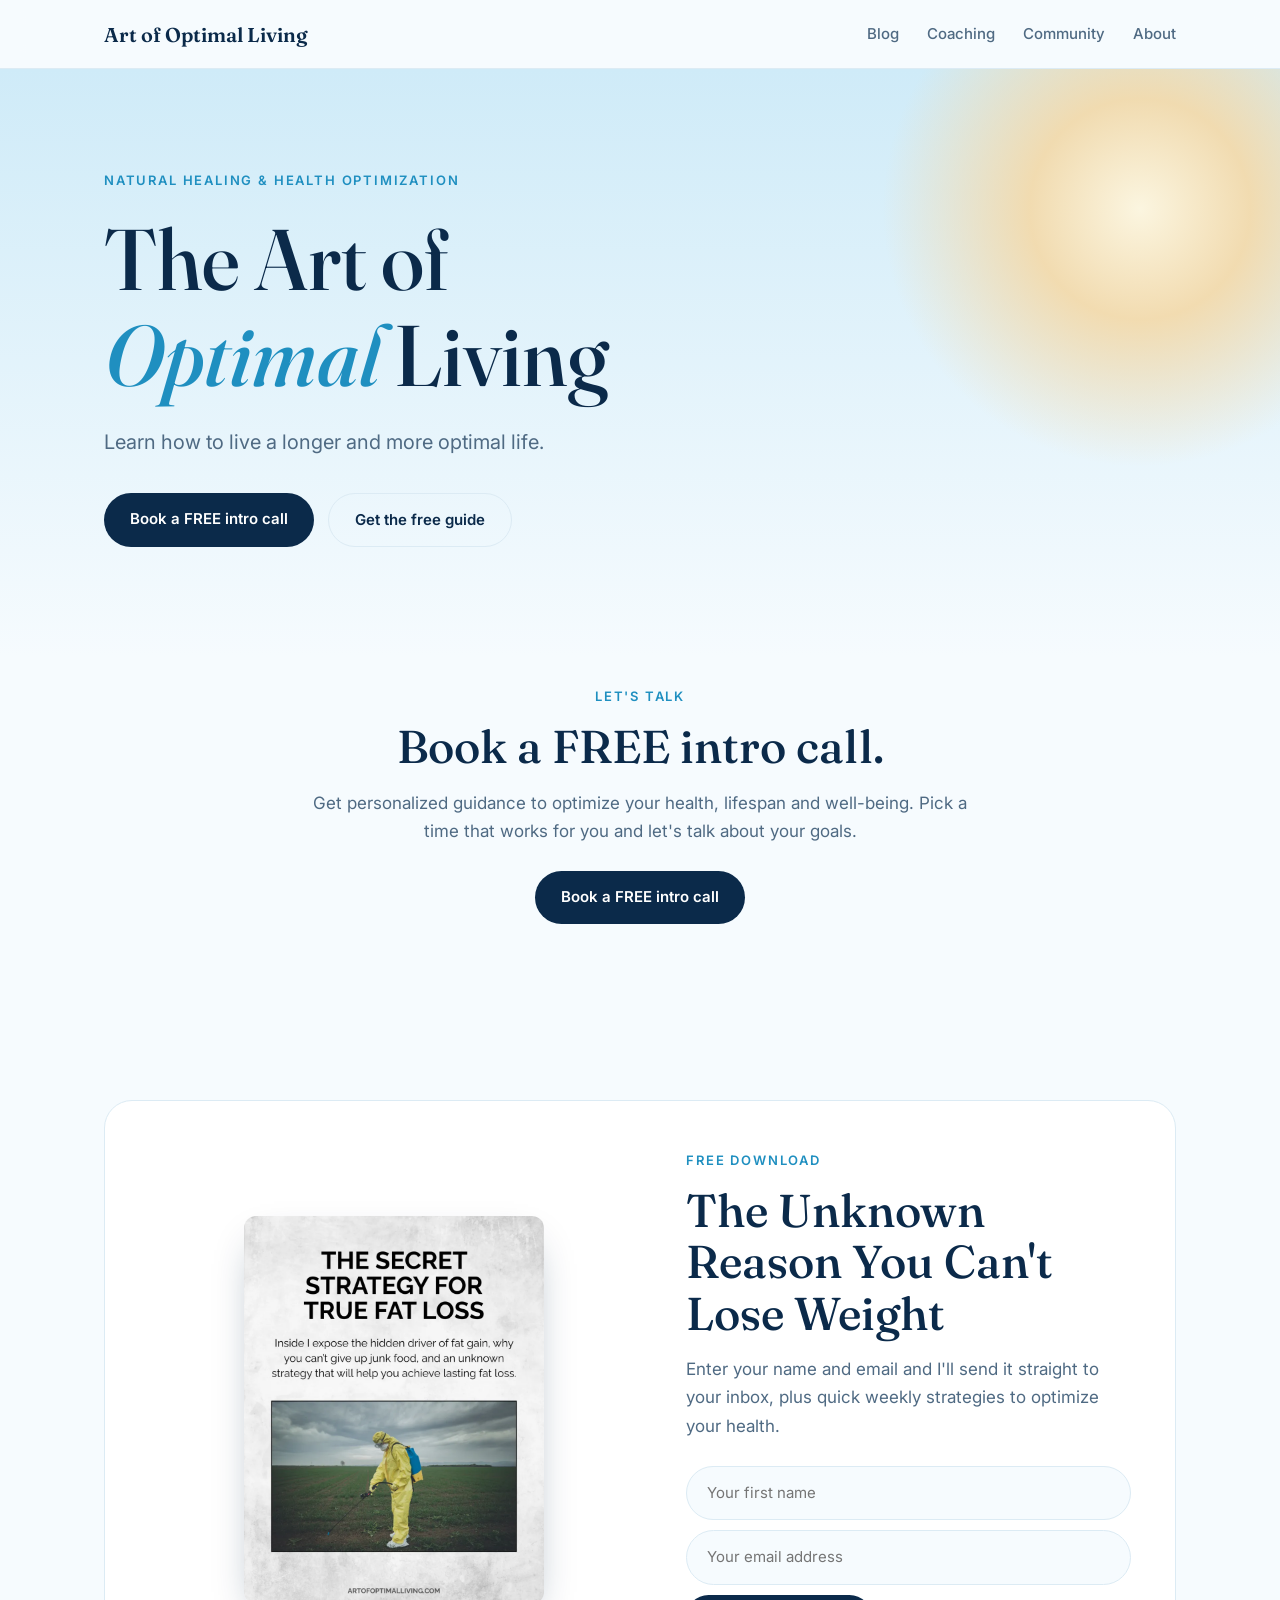
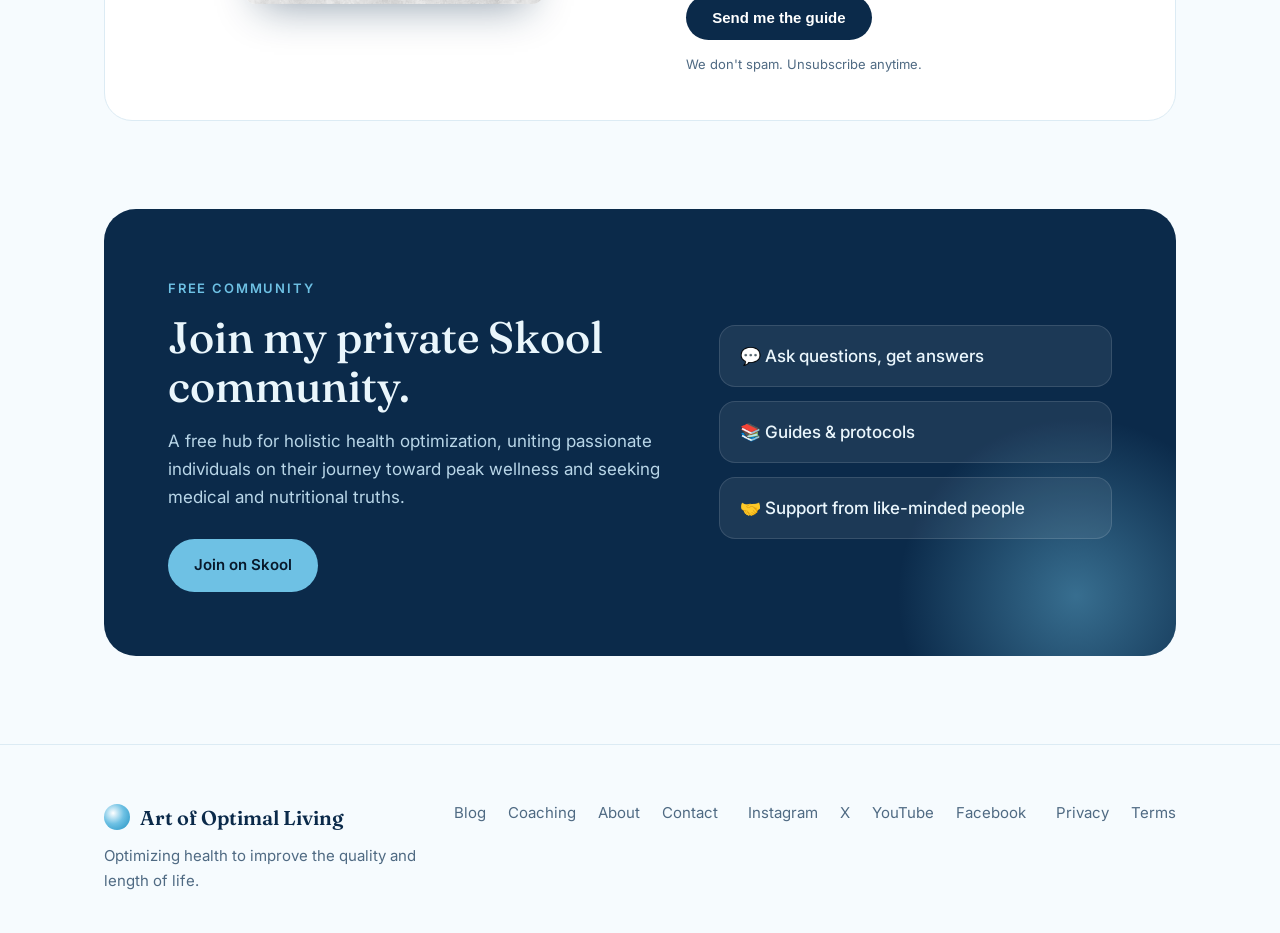
==== index.html @ 01f7bd67 "Add files via upload" ====
<!DOCTYPE html>
<html lang="en">
<head>
<meta charset="utf-8">
<meta name="viewport" content="width=device-width, initial-scale=1, viewport-fit=cover">
<title>The Art of Optimal Living</title>
<meta name="description" content="Learn how to live a longer and more optimal life.">
<meta name="theme-color" content="#F6FBFE" media="(prefers-color-scheme: light)">
<meta name="theme-color" content="#08192B" media="(prefers-color-scheme: dark)">
<link rel="canonical" href="https://artofoptimalliving.com/">
<link rel="icon" href="/favicon.svg" type="image/svg+xml">
<link rel="manifest" href="/site.webmanifest">
<meta property="og:type" content="website">
<meta property="og:site_name" content="The Art of Optimal Living">
<meta property="og:title" content="The Art of Optimal Living">
<meta property="og:description" content="Learn how to live a longer and more optimal life.">
<meta property="og:url" content="https://artofoptimalliving.com/">
<meta property="og:image" content="https://artofoptimalliving.com/images/social-card.webp">
<meta property="og:image:width" content="1200">
<meta property="og:image:height" content="630">
<meta property="og:image:alt" content="The Art of Optimal Living">
<meta name="twitter:card" content="summary_large_image">
<meta name="twitter:title" content="The Art of Optimal Living">
<meta name="twitter:description" content="Learn how to live a longer and more optimal life.">
<meta name="twitter:image" content="https://artofoptimalliving.com/images/social-card.webp">
<link rel="preconnect" href="https://fonts.googleapis.com">
<link rel="preconnect" href="https://fonts.gstatic.com" crossorigin>
<link href="https://fonts.googleapis.com/css2?family=Fraunces:opsz,wght@9..144,500;9..144,600&amp;family=Inter:wght@400;500;600&amp;display=swap" rel="stylesheet">
<script type="application/ld+json">
{
  "@context": "https://schema.org",
  "@type": "WebSite",
  "name": "The Art of Optimal Living",
  "url": "https://artofoptimalliving.com/",
  "description": "Learn how to live a longer and more optimal life."
}
</script>
<style>
:root{
  --bg:#F6FBFE; --surface:#FFFFFF; --ink:#0B2A4A; --muted:#4F6A83; --line:#DCEBF4;
  --sky:#6EC1E4; --sky-deep:#1F8FC0; --navy:#0B2A4A; --sand:#F4D9A8; --on-navy:#EAF6FC;
  --btn-bg:#0B2A4A; --btn-ink:#FFFFFF;
  box-sizing:border-box; padding-top:env(safe-area-inset-top,0px); padding-bottom:env(safe-area-inset-bottom,0px);
}
@media (prefers-color-scheme:dark){
  :root:not([data-theme="light"]){
    --bg:#08192B; --surface:#0F2540; --ink:#EAF6FC; --muted:#9DB8CC; --line:#1B3857;
    --sky-deep:#6EC1E4; --navy:#0F2540; --btn-bg:#6EC1E4; --btn-ink:#08192B;
  }
}
:root[data-theme="dark"]{
  --bg:#08192B; --surface:#0F2540; --ink:#EAF6FC; --muted:#9DB8CC; --line:#1B3857;
  --sky-deep:#6EC1E4; --navy:#0F2540; --btn-bg:#6EC1E4; --btn-ink:#08192B;
}
html{scroll-behavior:smooth;scroll-padding-top:env(safe-area-inset-top,0px)}
*{box-sizing:border-box}
body{margin:0;background:var(--bg);color:var(--ink);font:400 17px/1.65 Inter,system-ui,sans-serif}
h1,h2,h3{font-family:Fraunces,Georgia,serif;font-weight:500;line-height:1.12;margin:0}
a{color:inherit;text-decoration:none}
.skip-link{position:fixed;left:16px;top:16px;z-index:100;background:var(--btn-bg);color:var(--btn-ink);padding:10px 16px;border-radius:8px;transform:translateY(-200%)}
.skip-link:focus{transform:translateY(0)}
:focus-visible{outline:3px solid var(--sky-deep);outline-offset:3px}
.wrap{max-width:1120px;margin:0 auto;padding:0 24px}
.eyebrow{font-size:13px;font-weight:600;letter-spacing:.14em;text-transform:uppercase;color:var(--sky-deep)}
.btn{display:inline-block;background:var(--btn-bg);color:var(--btn-ink);padding:14px 26px;border-radius:999px;font-weight:600;font-size:15px;transition:transform .2s}
.btn:hover{transform:translateY(-2px)}
.btn.ghost{background:transparent;color:var(--ink);border:1.5px solid var(--line)}
nav{position:sticky;top:env(safe-area-inset-top,0px);z-index:10;background:color-mix(in srgb,var(--bg) 88%,transparent);backdrop-filter:blur(12px);border-bottom:1px solid var(--line)}
nav .wrap{display:flex;align-items:center;justify-content:space-between;height:68px}
.logo{font-family:Fraunces,serif;font-size:20px;font-weight:600;display:flex;align-items:center;gap:10px}
.logo i{width:26px;height:26px;border-radius:50%;background:radial-gradient(circle at 35% 35%,#fff,var(--sky) 45%,var(--sky-deep))}
.links{display:flex;gap:28px;font-size:15px;font-weight:500;color:var(--muted);align-items:center}
.links a:hover{color:var(--ink)}
.links .btn{padding:10px 20px;color:var(--btn-ink)}
.menu-toggle{display:none;border:1px solid var(--line);border-radius:999px;background:var(--surface);color:var(--ink);padding:9px 15px;font:600 14px Inter,system-ui,sans-serif;cursor:pointer}
@media(max-width:820px){
  nav .wrap{position:relative}
  .menu-toggle{display:inline-flex;align-items:center;gap:8px}
  .links{display:none;position:absolute;left:24px;right:24px;top:60px;flex-direction:column;align-items:stretch;gap:4px;padding:12px;background:var(--surface);border:1px solid var(--line);border-radius:18px;box-shadow:0 18px 40px -22px rgba(11,42,74,.45)}
  .links.open{display:flex}
  .links a{padding:10px 12px;border-radius:10px}
  .links a:hover{background:var(--bg)}
}
.hero{position:relative;overflow:hidden;padding:96px 0 110px;background:linear-gradient(180deg,#CFEBF8 0%,var(--bg) 100%)}
@media (prefers-color-scheme:dark){:root:not([data-theme="light"]) .hero{background:linear-gradient(180deg,#123556 0%,var(--bg) 100%)}}
:root[data-theme="dark"] .hero{background:linear-gradient(180deg,#123556 0%,var(--bg) 100%)}
.sun{position:absolute;right:-120px;top:-120px;width:520px;height:520px;border-radius:50%;background:radial-gradient(circle,#FFF6DD 0%,var(--sand) 30%,rgba(110,193,228,.0) 70%);opacity:.9}
.hero .wrap{position:relative}
.hero h1{font-size:clamp(44px,7vw,86px);max-width:12ch;margin:18px 0 22px}
.hero h1 em{font-style:italic;color:var(--sky-deep)}
.hero p{max-width:520px;color:var(--muted);font-size:20px;margin:0 0 34px}
.cta{display:flex;gap:14px;flex-wrap:wrap}
section{padding:88px 0}
.band{background:var(--navy);color:var(--on-navy);border-radius:32px;padding:64px;display:grid;grid-template-columns:1.3fr 1fr;gap:40px;align-items:center;position:relative;overflow:hidden}
.band::after{content:"";position:absolute;right:-80px;bottom:-120px;width:360px;height:360px;border-radius:50%;background:radial-gradient(circle,rgba(110,193,228,.45),transparent 70%)}
.band h2{font-size:clamp(30px,4vw,44px);margin:12px 0 16px}
.band p{color:#B9D6E8;margin:0 0 28px}
.band .eyebrow{color:var(--sky)}
.band .btn{background:var(--sky);color:#08192B}
.band ul{list-style:none;margin:0;padding:0;position:relative;z-index:1;display:grid;gap:14px}
.band li{background:rgba(255,255,255,.07);border:1px solid rgba(255,255,255,.12);padding:16px 20px;border-radius:16px;font-weight:500}
@media(max-width:800px){.band{grid-template-columns:1fr;padding:36px 26px}}
footer{padding:56px 0 40px;border-top:1px solid var(--line);color:var(--muted);font-size:15px}
footer .wrap{display:flex;justify-content:space-between;gap:30px;flex-wrap:wrap}
.fl{display:flex;gap:22px;flex-wrap:wrap}
.fl a:hover{color:var(--ink)}
.two{display:grid;grid-template-columns:1.1fr 1fr;gap:48px;align-items:center}
@media(max-width:820px){.two{grid-template-columns:1fr}}
.two h2{font-size:clamp(30px,4.2vw,46px);margin:12px 0 16px}
.two p{color:var(--muted);margin:0 0 26px}
.panel{background:var(--surface);border:1px solid var(--line);border-radius:28px;padding:44px}
.guide-img{display:block;width:min(300px,100%);height:auto;margin:0 auto;border-radius:12px;box-shadow:0 18px 40px -16px rgba(11,42,74,.45)}
.lead form{display:flex;gap:10px;flex-wrap:wrap}
.lead input{flex:1;min-width:220px;padding:14px 20px;border-radius:999px;border:1.5px solid var(--line);background:var(--bg);color:var(--ink);font:inherit;font-size:15px}
.lead form input:not([tabindex]){flex:1 1 100%}
.lead input:focus{outline:2px solid var(--sky);border-color:transparent}
.lead small{display:block;margin-top:14px;color:var(--muted);font-size:13px}
@media(prefers-reduced-motion:reduce){
  html{scroll-behavior:auto}
  *,*::before,*::after{scroll-behavior:auto!important;transition:none!important;animation:none!important}
}
</style>
</head>
<body>
<a class="skip-link" href="#main-content">Skip to main content</a>
<nav><div class="wrap">
  <a class="logo" href="#">Art of Optimal Living</a>
  <button class="menu-toggle" type="button" aria-expanded="false" aria-controls="primary-links">Menu</button>
  <div class="links" id="primary-links">
    <a href="https://austinhiggs.substack.com/">Blog</a><a href="https://calendly.com/artofoptimalliving">Coaching</a><a href="https://www.skool.com/the-art-of-optimal-living-6519/about">Community</a><a href="https://artofoptimalliving.com/about/">About</a>
  </div>
</div></nav>

<main id="main-content">
<header class="hero">
  <div class="sun"></div>
  <div class="wrap">
    <span class="eyebrow">Natural Healing &amp; Health Optimization</span>
    <h1>The Art of <em>Optimal</em> Living</h1>
    <p>Learn how to live a longer and more optimal life.</p>
    <div class="cta">
      <a class="btn" href="https://calendly.com/artofoptimalliving">Book a FREE intro call</a>
      <a class="btn ghost" href="#guide">Get the free guide</a>
    </div>
  </div>
</header>

<section id="coaching" style="padding-top:24px"><div class="wrap" style="text-align:center;max-width:720px">
    <span class="eyebrow">Let's talk</span>
    <h2 style="font-size:clamp(30px,4.2vw,46px);margin:12px 0 16px">Book a FREE intro call.</h2>
    <p style="color:var(--muted);margin:0 0 26px">Get personalized guidance to optimize your health, lifespan and well-being. Pick a time that works for you and let's talk about your goals.</p>
    <a class="btn" href="https://calendly.com/artofoptimalliving">Book a FREE intro call</a>
</div></section>

<section id="guide" class="lead"><div class="wrap">
  <div class="panel two">
    <img class="guide-img" src="images/free-guide.webp" width="900" height="1166" loading="lazy" decoding="async" alt="Free guide: The Unknown Reason You Can't Lose Weight">
    <div>
      <span class="eyebrow">Free download</span>
      <h2>The Unknown Reason You Can't Lose Weight</h2>
      <p>Enter your name and email and I'll send it straight to your inbox, plus quick weekly strategies to optimize your health.</p>
      <form action="https://artofoptimalliving.us8.list-manage.com/subscribe/post?u=21ffd081f85f60302028f91b3&amp;id=51bb54468e&amp;f_id=00867fe1f0" method="post" target="_blank" id="mc-embedded-subscribe-form" name="mc-embedded-subscribe-form">
        <input type="text" name="FNAME" id="mce-FNAME" required placeholder="Your first name" aria-label="First name" autocomplete="given-name">
        <input type="email" name="EMAIL" id="mce-EMAIL" required placeholder="Your email address" aria-label="Email" autocomplete="email">
        <div style="position:absolute;left:-5000px" aria-hidden="true"><input type="text" name="b_21ffd081f85f60302028f91b3_51bb54468e" tabindex="-1" value=""></div>
        <button class="btn" type="submit" style="border:0;cursor:pointer">Send me the guide</button>
      </form>
      <small>We don't spam. Unsubscribe anytime.</small>
    </div>
  </div>
</div></section>

<section style="padding-top:0"><div class="wrap">
  <div class="band">
    <div style="position:relative;z-index:1">
      <span class="eyebrow">Free community</span>
      <h2>Join my private Skool community.</h2>
      <p>A free hub for holistic health optimization, uniting passionate individuals on their journey toward peak wellness and seeking medical and nutritional truths.</p>
      <a class="btn" href="https://www.skool.com/the-art-of-optimal-living-6519/about">Join on Skool</a>
    </div>
    <ul><li>💬 Ask questions, get answers</li><li>📚 Guides &amp; protocols</li><li>🤝 Support from like-minded people</li></ul>
  </div>
</div></section>
</main>

<footer><div class="wrap">
  <div><div class="logo" style="color:var(--ink)"><i></i>Art of Optimal Living</div><p style="margin:10px 0 0;max-width:320px">Optimizing health to improve the quality and length of life.</p></div>
  <div class="fl">
    <a href="https://artofoptimalliving.com/recent-post/">Blog</a><a href="https://artofoptimalliving.com/coaching-overview/">Coaching</a><a href="https://artofoptimalliving.com/about/">About</a><a href="https://artofoptimalliving.com/contact-us/">Contact</a>
  </div>
  <div class="fl">
    <a href="https://www.instagram.com/artofoptimalliving/">Instagram</a><a href="https://x.com/artofoptimal">X</a><a href="https://youtube.com/@theartofoptimalliving">YouTube</a><a href="https://www.facebook.com/artofoptimalliving">Facebook</a>
  </div>
  <div class="fl">
    <a href="privacy.html">Privacy</a><a href="terms.html">Terms</a>
  </div>
</div></footer>
<script>
const menuButton = document.querySelector('.menu-toggle');
const primaryLinks = document.querySelector('#primary-links');

function closeMenu() {
  primaryLinks.classList.remove('open');
  menuButton.setAttribute('aria-expanded', 'false');
}

menuButton.addEventListener('click', () => {
  const isOpen = primaryLinks.classList.toggle('open');
  menuButton.setAttribute('aria-expanded', String(isOpen));
});

primaryLinks.addEventListener('click', event => {
  if (event.target.closest('a')) closeMenu();
});

document.addEventListener('keydown', event => {
  if (event.key === 'Escape') {
    closeMenu();
    menuButton.focus();
  }
});

window.addEventListener('resize', () => {
  if (window.innerWidth > 820) closeMenu();
});
</script>
</body>
</html>
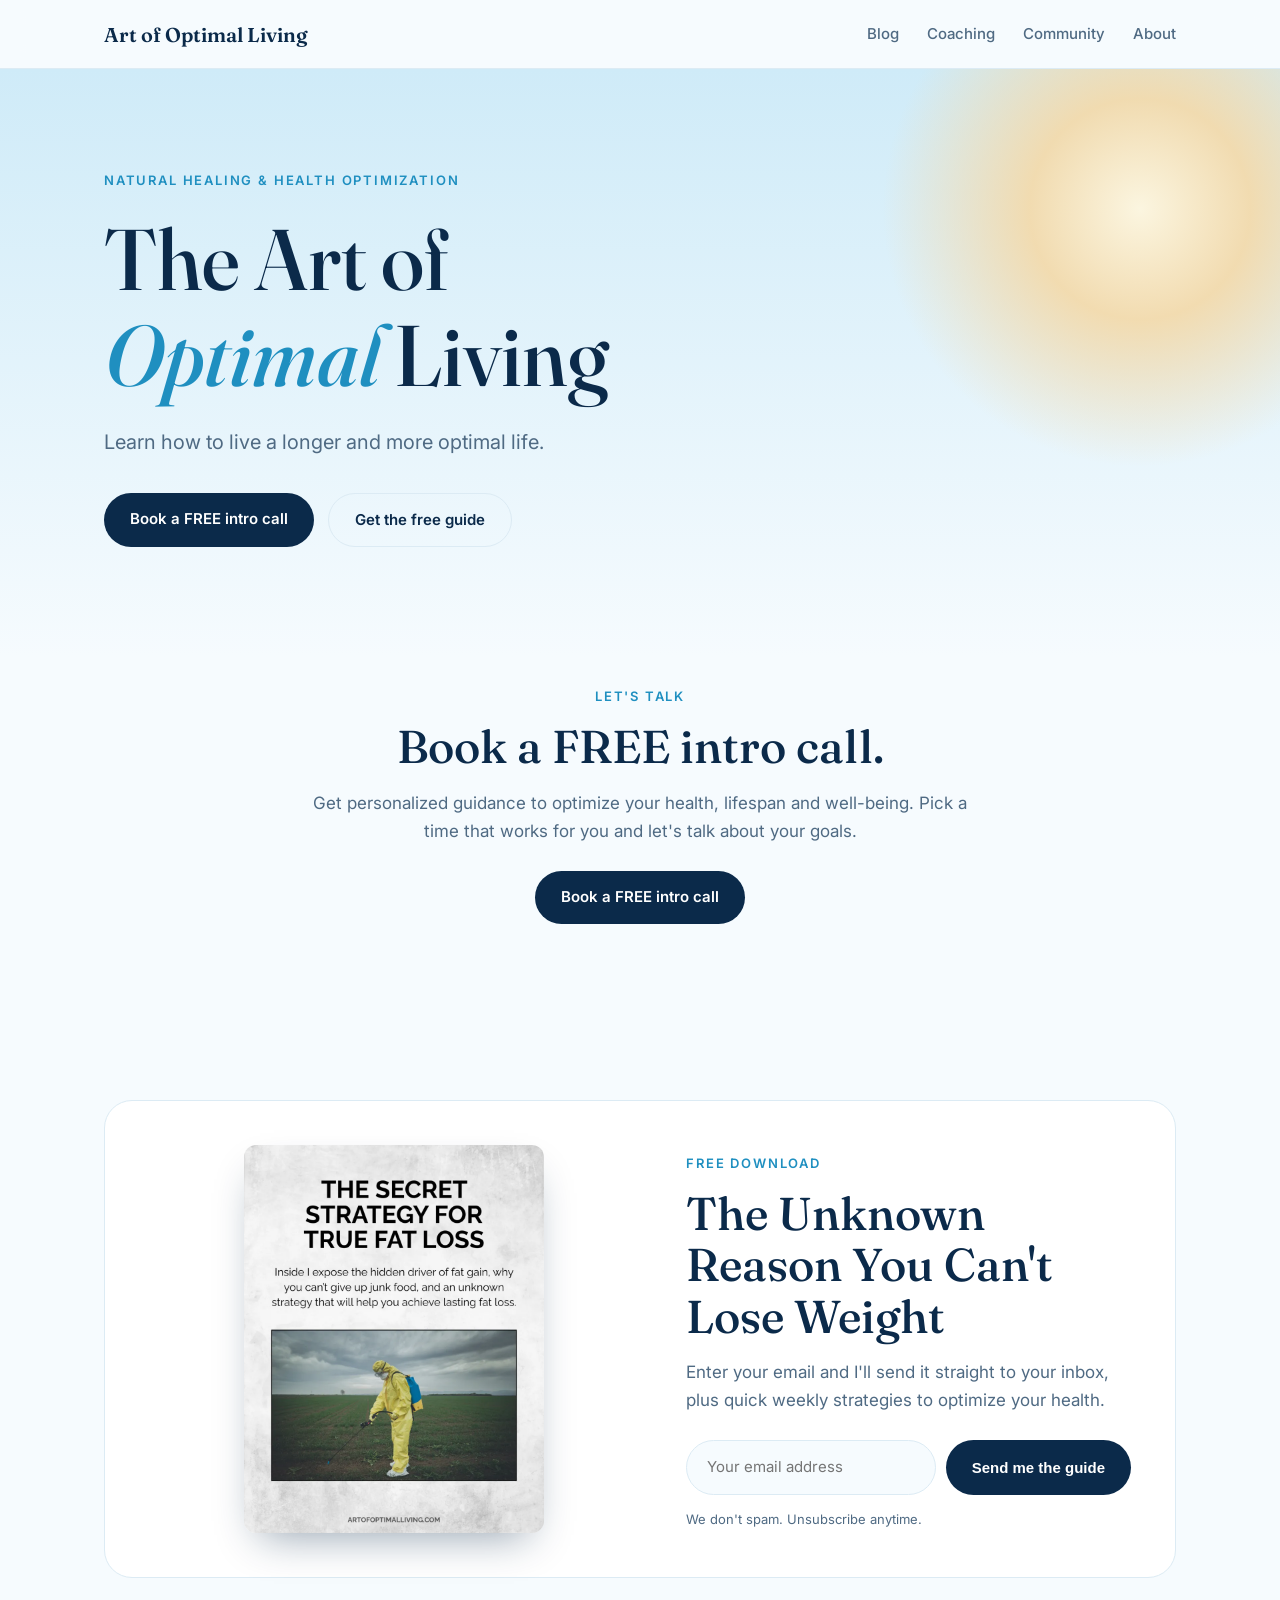
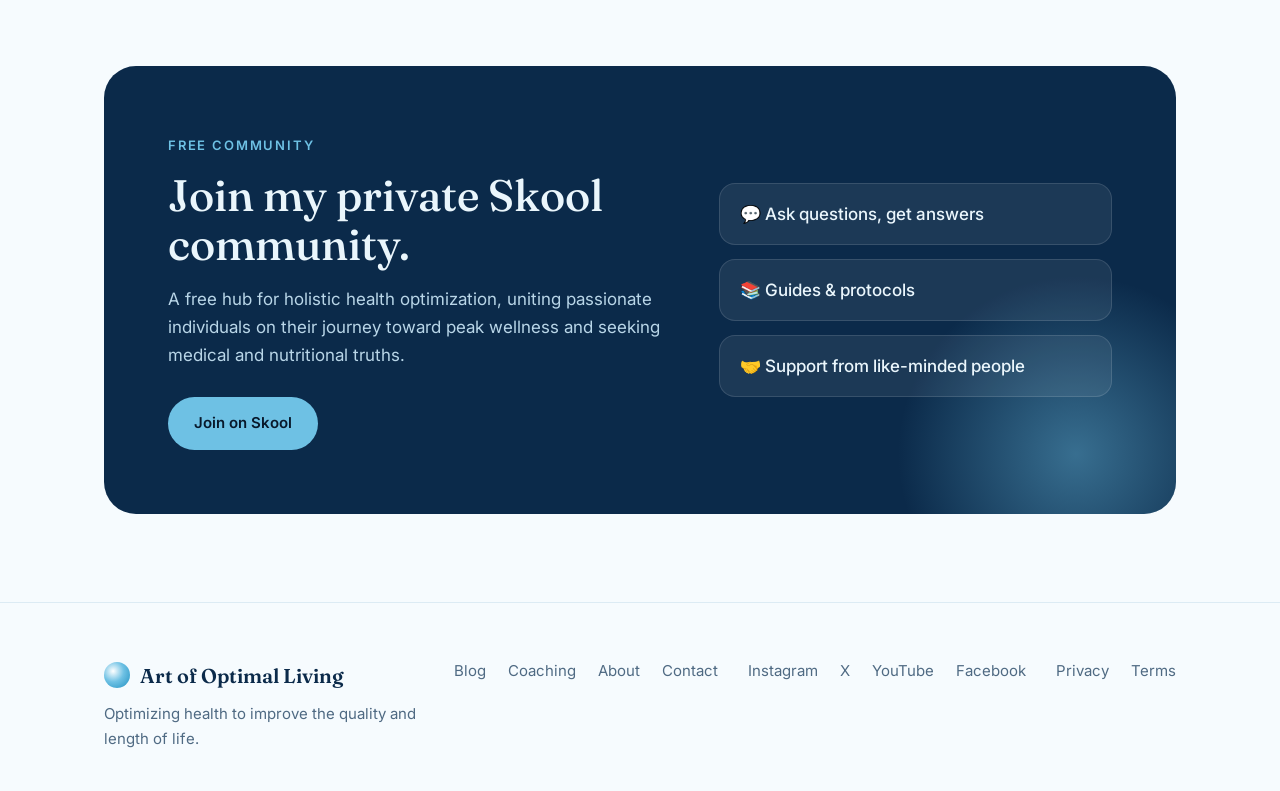
==== commit 1accb652: "index.html" ====
--- a/index.html
+++ b/index.html
@@ -112,7 +112,6 @@
 .guide-img{display:block;width:min(300px,100%);height:auto;margin:0 auto;border-radius:12px;box-shadow:0 18px 40px -16px rgba(11,42,74,.45)}
 .lead form{display:flex;gap:10px;flex-wrap:wrap}
 .lead input{flex:1;min-width:220px;padding:14px 20px;border-radius:999px;border:1.5px solid var(--line);background:var(--bg);color:var(--ink);font:inherit;font-size:15px}
-.lead form input:not([tabindex]){flex:1 1 100%}
 .lead input:focus{outline:2px solid var(--sky);border-color:transparent}
 .lead small{display:block;margin-top:14px;color:var(--muted);font-size:13px}
 @media(prefers-reduced-motion:reduce){
@@ -158,10 +157,9 @@
     <div>
       <span class="eyebrow">Free download</span>
       <h2>The Unknown Reason You Can't Lose Weight</h2>
-      <p>Enter your name and email and I'll send it straight to your inbox, plus quick weekly strategies to optimize your health.</p>
+      <p>Enter your email and I'll send it straight to your inbox, plus quick weekly strategies to optimize your health.</p>
       <form action="https://artofoptimalliving.us8.list-manage.com/subscribe/post?u=21ffd081f85f60302028f91b3&amp;id=51bb54468e&amp;f_id=00867fe1f0" method="post" target="_blank" id="mc-embedded-subscribe-form" name="mc-embedded-subscribe-form">
-        <input type="text" name="FNAME" id="mce-FNAME" required placeholder="Your first name" aria-label="First name" autocomplete="given-name">
-        <input type="email" name="EMAIL" id="mce-EMAIL" required placeholder="Your email address" aria-label="Email" autocomplete="email">
+        <input type="email" name="EMAIL" required placeholder="Your email address" aria-label="Email">
         <div style="position:absolute;left:-5000px" aria-hidden="true"><input type="text" name="b_21ffd081f85f60302028f91b3_51bb54468e" tabindex="-1" value=""></div>
         <button class="btn" type="submit" style="border:0;cursor:pointer">Send me the guide</button>
       </form>
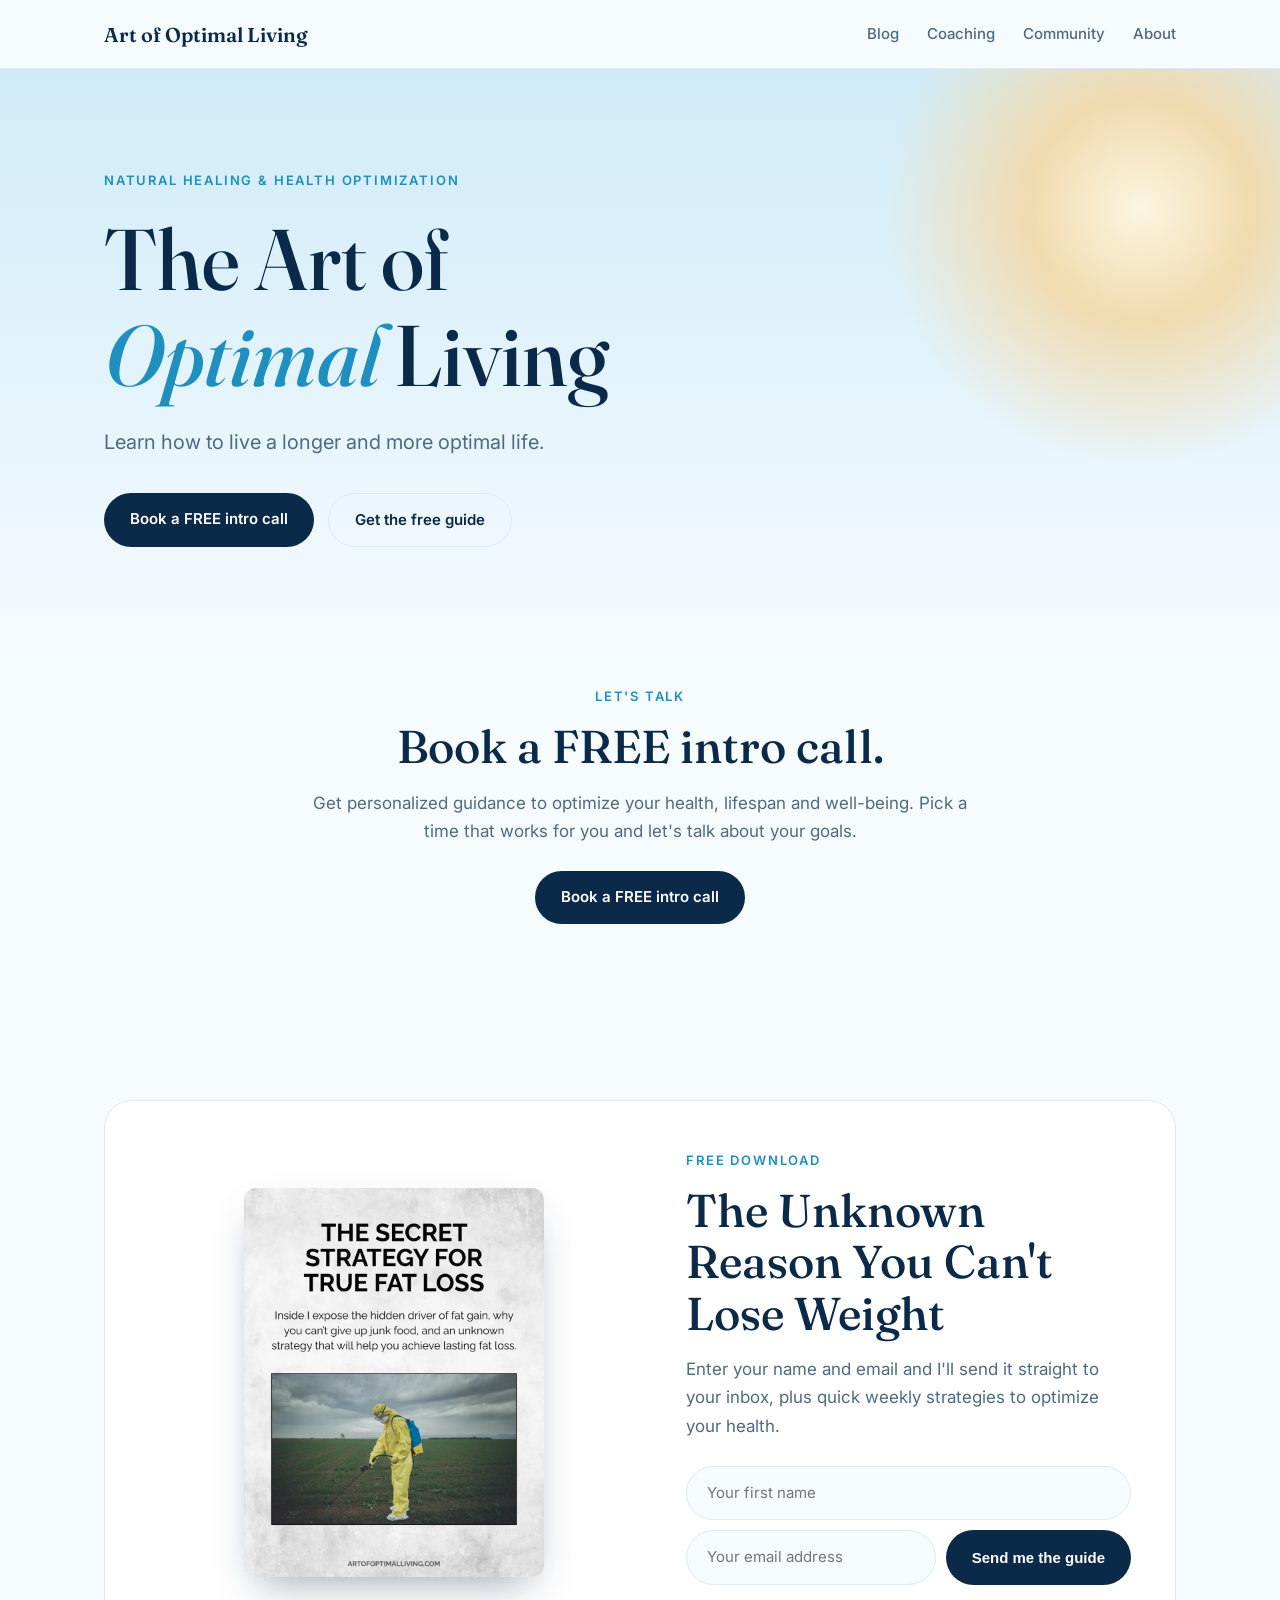
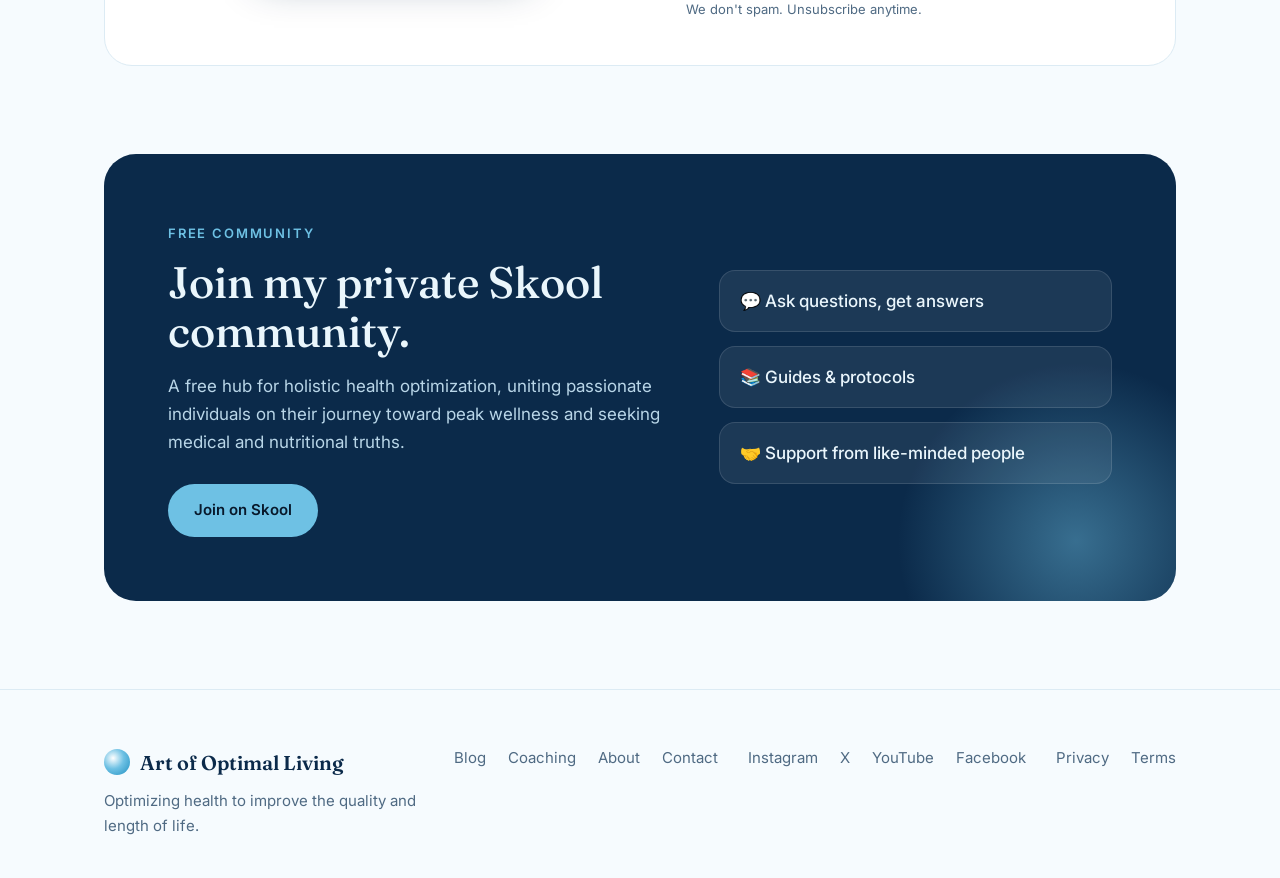
==== commit 837fa766: "Add name field to signup form and About page" ====
--- a/index.html
+++ b/index.html
@@ -126,7 +126,7 @@
   <a class="logo" href="#">Art of Optimal Living</a>
   <button class="menu-toggle" type="button" aria-expanded="false" aria-controls="primary-links">Menu</button>
   <div class="links" id="primary-links">
-    <a href="https://austinhiggs.substack.com/">Blog</a><a href="https://calendly.com/artofoptimalliving">Coaching</a><a href="https://www.skool.com/the-art-of-optimal-living-6519/about">Community</a><a href="https://artofoptimalliving.com/about/">About</a>
+    <a href="https://austinhiggs.substack.com/">Blog</a><a href="https://calendly.com/artofoptimalliving">Coaching</a><a href="https://www.skool.com/the-art-of-optimal-living-6519/about">Community</a><a href="/about/">About</a>
   </div>
 </div></nav>
 
@@ -157,9 +157,10 @@
     <div>
       <span class="eyebrow">Free download</span>
       <h2>The Unknown Reason You Can't Lose Weight</h2>
-      <p>Enter your email and I'll send it straight to your inbox, plus quick weekly strategies to optimize your health.</p>
+      <p>Enter your name and email and I'll send it straight to your inbox, plus quick weekly strategies to optimize your health.</p>
       <form action="https://artofoptimalliving.us8.list-manage.com/subscribe/post?u=21ffd081f85f60302028f91b3&amp;id=51bb54468e&amp;f_id=00867fe1f0" method="post" target="_blank" id="mc-embedded-subscribe-form" name="mc-embedded-subscribe-form">
-        <input type="email" name="EMAIL" required placeholder="Your email address" aria-label="Email">
+        <input type="text" name="FNAME" required placeholder="Your first name" aria-label="First name" autocomplete="given-name">
+        <input type="email" name="EMAIL" required placeholder="Your email address" aria-label="Email" autocomplete="email">
         <div style="position:absolute;left:-5000px" aria-hidden="true"><input type="text" name="b_21ffd081f85f60302028f91b3_51bb54468e" tabindex="-1" value=""></div>
         <button class="btn" type="submit" style="border:0;cursor:pointer">Send me the guide</button>
       </form>
@@ -184,7 +185,7 @@
 <footer><div class="wrap">
   <div><div class="logo" style="color:var(--ink)"><i></i>Art of Optimal Living</div><p style="margin:10px 0 0;max-width:320px">Optimizing health to improve the quality and length of life.</p></div>
   <div class="fl">
-    <a href="https://artofoptimalliving.com/recent-post/">Blog</a><a href="https://artofoptimalliving.com/coaching-overview/">Coaching</a><a href="https://artofoptimalliving.com/about/">About</a><a href="https://artofoptimalliving.com/contact-us/">Contact</a>
+    <a href="https://artofoptimalliving.com/recent-post/">Blog</a><a href="https://artofoptimalliving.com/coaching-overview/">Coaching</a><a href="/about/">About</a><a href="https://artofoptimalliving.com/contact-us/">Contact</a>
   </div>
   <div class="fl">
     <a href="https://www.instagram.com/artofoptimalliving/">Instagram</a><a href="https://x.com/artofoptimal">X</a><a href="https://youtube.com/@theartofoptimalliving">YouTube</a><a href="https://www.facebook.com/artofoptimalliving">Facebook</a>
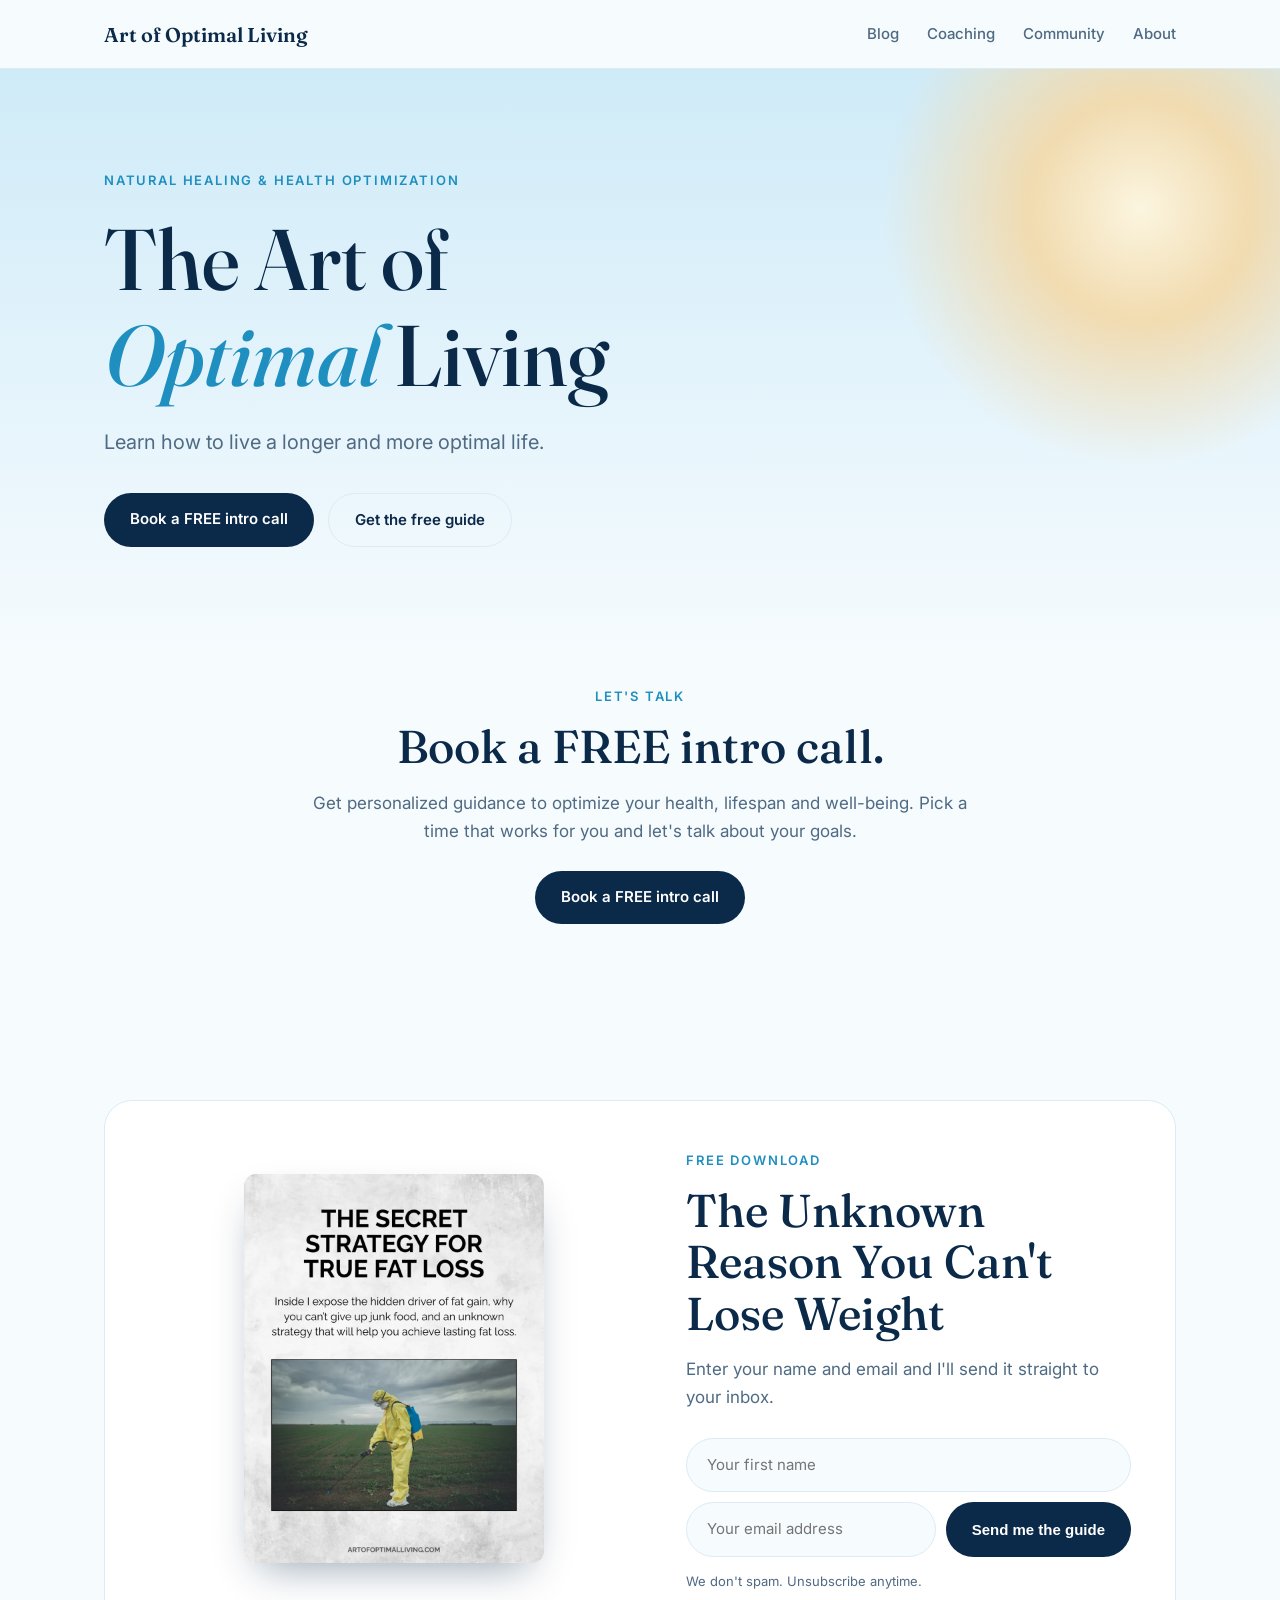
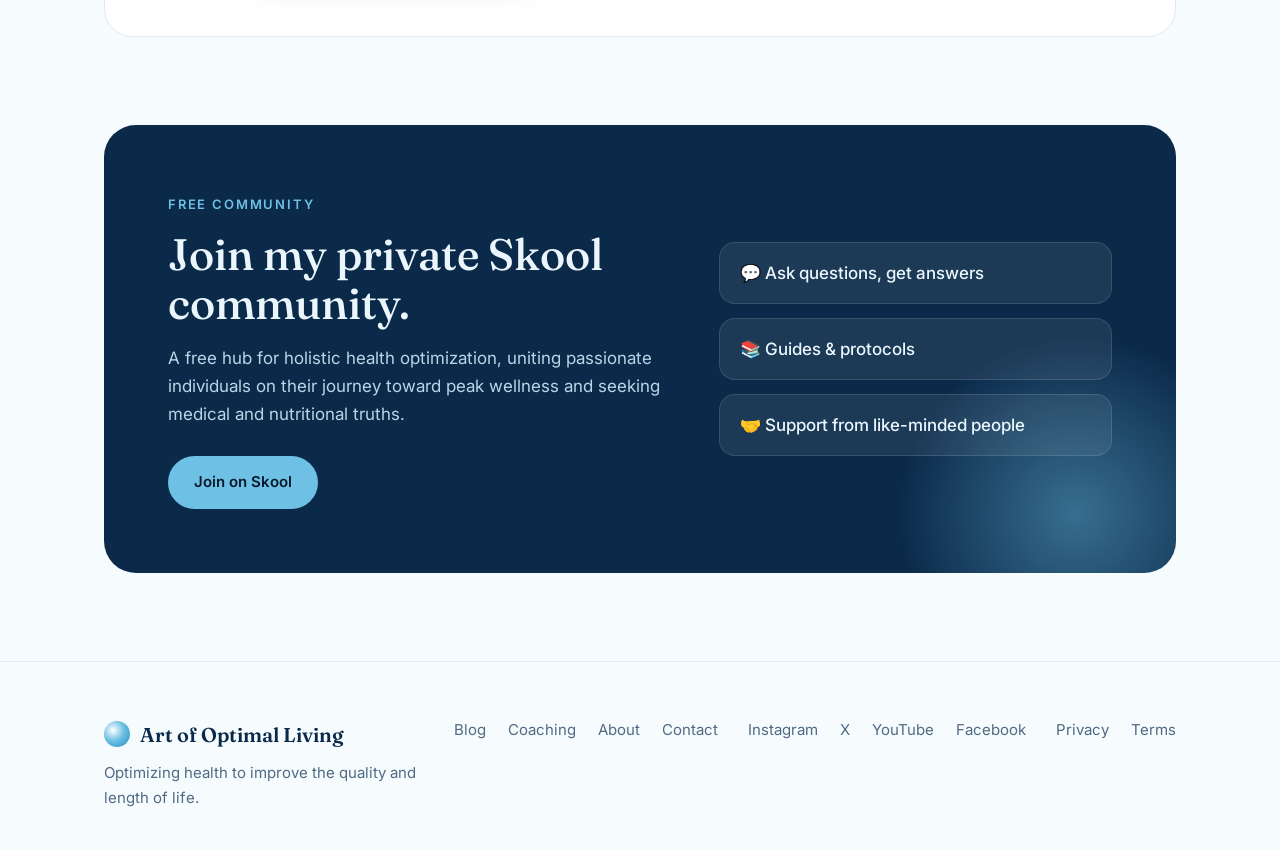
==== commit 71f82792: "Trim signup copy" ====
--- a/index.html
+++ b/index.html
@@ -157,7 +157,7 @@
     <div>
       <span class="eyebrow">Free download</span>
       <h2>The Unknown Reason You Can't Lose Weight</h2>
-      <p>Enter your name and email and I'll send it straight to your inbox, plus quick weekly strategies to optimize your health.</p>
+      <p>Enter your name and email and I'll send it straight to your inbox.</p>
       <form action="https://artofoptimalliving.us8.list-manage.com/subscribe/post?u=21ffd081f85f60302028f91b3&amp;id=51bb54468e&amp;f_id=00867fe1f0" method="post" target="_blank" id="mc-embedded-subscribe-form" name="mc-embedded-subscribe-form">
         <input type="text" name="FNAME" required placeholder="Your first name" aria-label="First name" autocomplete="given-name">
         <input type="email" name="EMAIL" required placeholder="Your email address" aria-label="Email" autocomplete="email">
